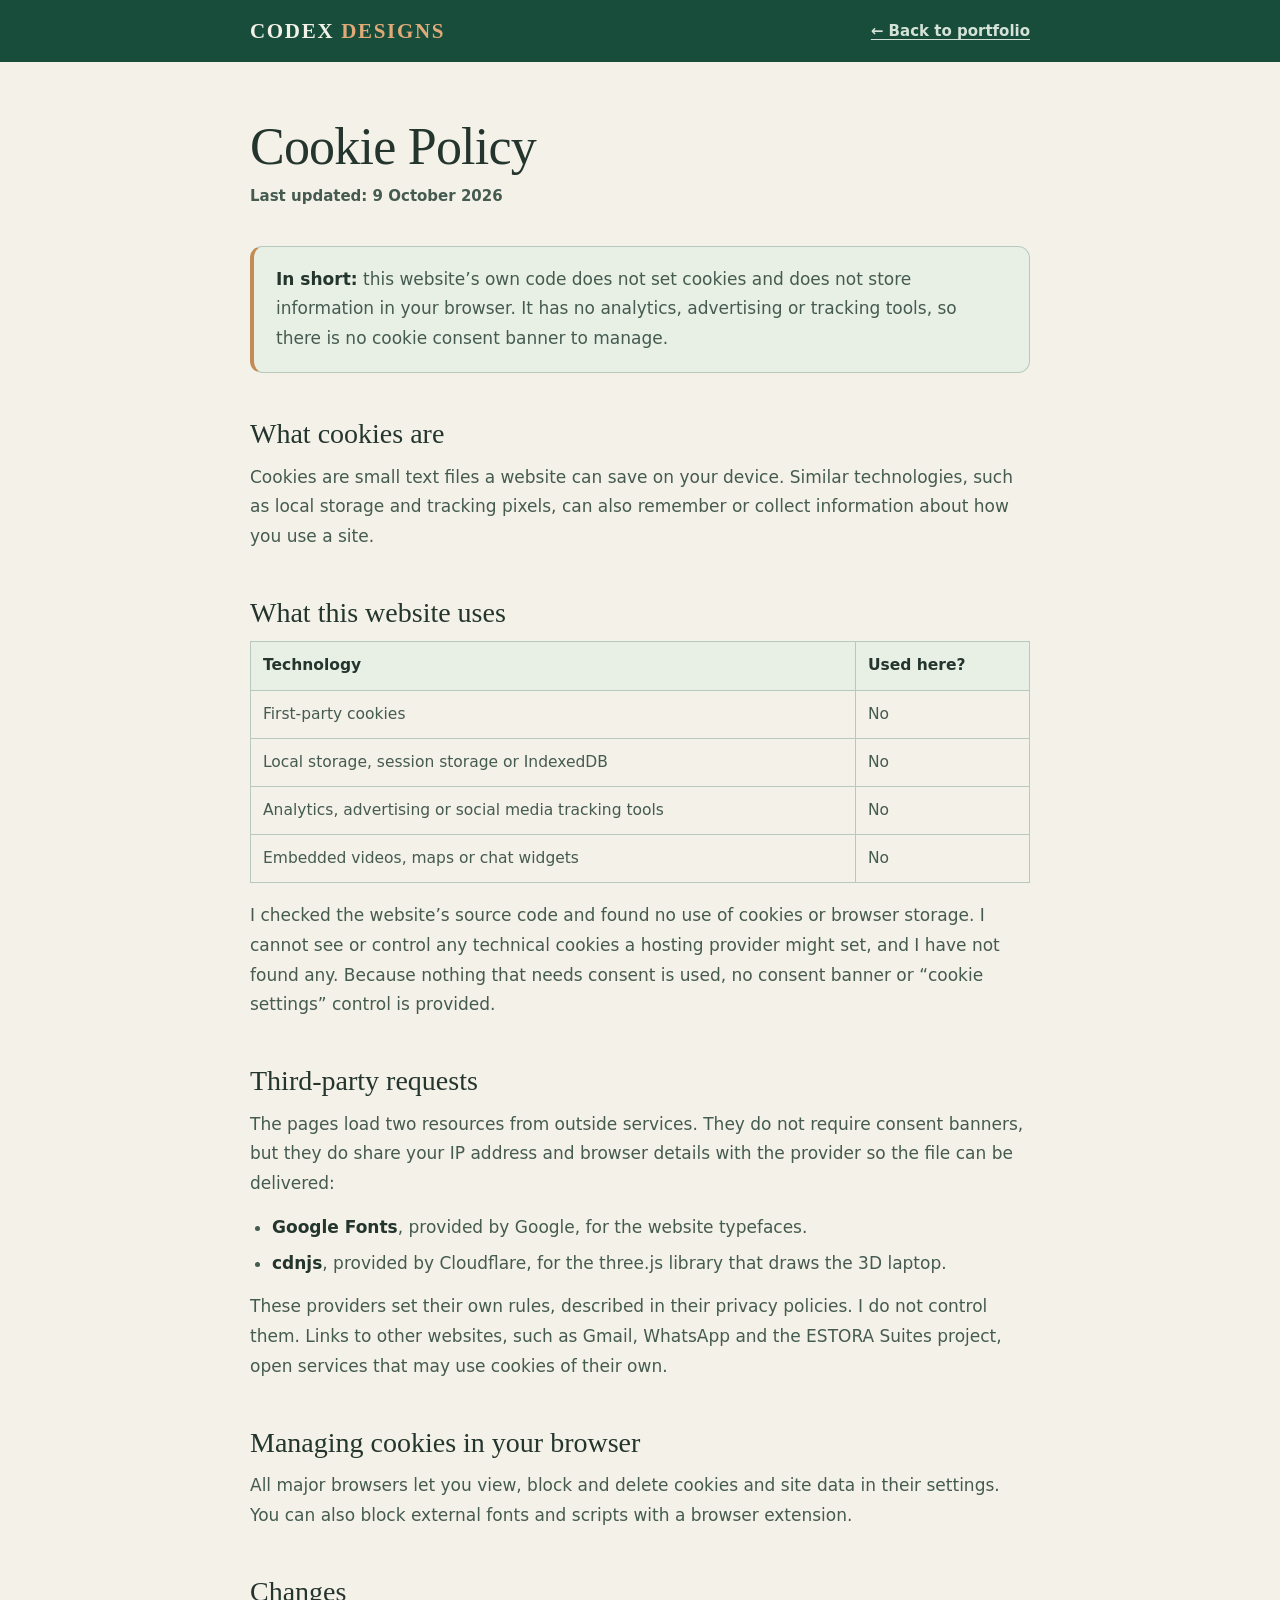
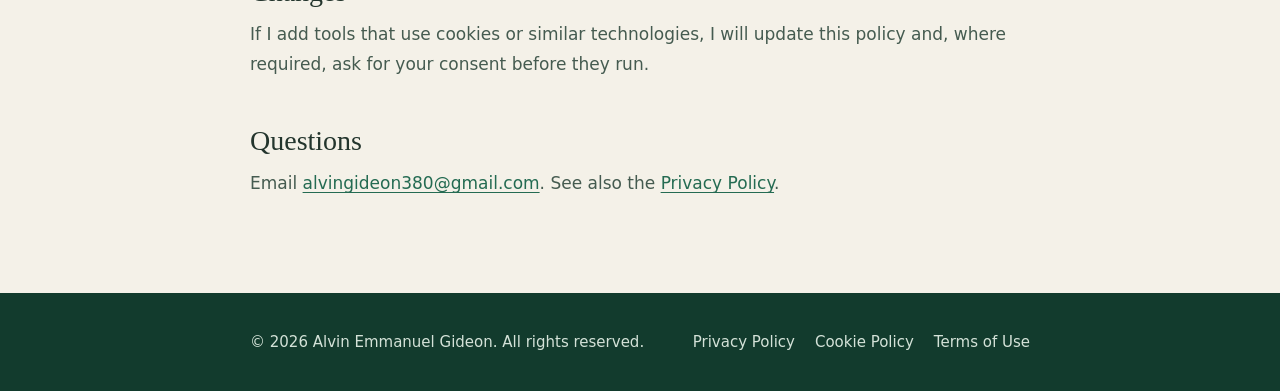
==== cookies.html @ 51400695 "Final audit: strict CSP via external scripts, security headers, legal pages, accessibility fixes - M" ====
<!DOCTYPE html>
<html lang="en">
<head>
<meta charset="utf-8">
<meta http-equiv="Content-Security-Policy" content="default-src 'self'; script-src 'none'; style-src 'self' https://fonts.googleapis.com; font-src https://fonts.gstatic.com; img-src 'self' data:; connect-src 'none'; object-src 'none'; base-uri 'self'; form-action 'self'">
<meta name="referrer" content="strict-origin-when-cross-origin">
<meta name="viewport" content="width=device-width, initial-scale=1">
<title>Cookie Policy | Codex Designs</title>
<meta name="description" content="Which cookies and similar technologies this portfolio website uses.">
<meta name="theme-color" content="#174D3A">
<link rel="icon" href="data:image/svg+xml,%3Csvg xmlns='http://www.w3.org/2000/svg' viewBox='0 0 64 64'%3E%3Crect width='64' height='64' rx='14' fill='%23174D3A'/%3E%3Ctext x='32' y='41' font-size='24' font-family='Georgia,serif' font-weight='700' text-anchor='middle' fill='%23B9D5C5'%3ECD%3C/text%3E%3C/svg%3E">
<link rel="preconnect" href="https://fonts.googleapis.com"><link rel="preconnect" href="https://fonts.gstatic.com" crossorigin>
<link href="https://fonts.googleapis.com/css2?family=Manrope:wght@500;600;700&family=Newsreader:wght@400;600&display=swap" rel="stylesheet">
<link rel="stylesheet" href="legal.css">
</head>
<body>
<a class="skip" href="#main">Skip to content</a>
<header class="top"><div class="wrap"><a class="logo" href="index.html" aria-label="Codex Designs home">CODEX <em>DESIGNS</em></a><a class="back" href="index.html">&larr; Back to portfolio</a></div></header>
<main id="main"><div class="wrap">
<h1>Cookie Policy</h1>
<p class="meta">Last updated: 9 October 2026</p>

<div class="note"><p><strong>In short:</strong> this website&rsquo;s own code does not set cookies and does not store information in your browser. It has no analytics, advertising or tracking tools, so there is no cookie consent banner to manage.</p></div>
<h2>What cookies are</h2>
<p>Cookies are small text files a website can save on your device. Similar technologies, such as local storage and tracking pixels, can also remember or collect information about how you use a site.</p>
<h2>What this website uses</h2>
<table>
<tr><th scope="col">Technology</th><th scope="col">Used here?</th></tr>
<tr><td>First-party cookies</td><td>No</td></tr>
<tr><td>Local storage, session storage or IndexedDB</td><td>No</td></tr>
<tr><td>Analytics, advertising or social media tracking tools</td><td>No</td></tr>
<tr><td>Embedded videos, maps or chat widgets</td><td>No</td></tr>
</table>
<p>I checked the website&rsquo;s source code and found no use of cookies or browser storage. I cannot see or control any technical cookies a hosting provider might set, and I have not found any. Because nothing that needs consent is used, no consent banner or &ldquo;cookie settings&rdquo; control is provided.</p>
<h2>Third-party requests</h2>
<p>The pages load two resources from outside services. They do not require consent banners, but they do share your IP address and browser details with the provider so the file can be delivered:</p>
<ul>
<li><strong>Google Fonts</strong>, provided by Google, for the website typefaces.</li>
<li><strong>cdnjs</strong>, provided by Cloudflare, for the three.js library that draws the 3D laptop.</li>
</ul>
<p>These providers set their own rules, described in their privacy policies. I do not control them. Links to other websites, such as Gmail, WhatsApp and the ESTORA Suites project, open services that may use cookies of their own.</p>
<h2>Managing cookies in your browser</h2>
<p>All major browsers let you view, block and delete cookies and site data in their settings. You can also block external fonts and scripts with a browser extension.</p>
<h2>Changes</h2>
<p>If I add tools that use cookies or similar technologies, I will update this policy and, where required, ask for your consent before they run.</p>
<h2>Questions</h2>
<p>Email <a href="mailto:alvingideon380@gmail.com">alvingideon380@gmail.com</a>. See also the <a href="privacy.html">Privacy Policy</a>.</p>

</div></main>
<footer><div class="wrap"><span>&copy; 2026 Alvin Emmanuel Gideon. All rights reserved.</span><nav aria-label="Legal"><a href="privacy.html">Privacy Policy</a><a href="cookies.html">Cookie Policy</a><a href="terms.html">Terms of Use</a></nav></div></footer>
</body>
</html>
---- legal.css ----
:root{--bg:#F4F1E8;--bg2:#E8EFE5;--tx:#23352D;--mu:#455B50;--ac:#174D3A;--ac2:#246B52;--ln:#B7C9BC;--cu:#C38B55;--sf:'Newsreader',Georgia,'Times New Roman',serif;--ss:Manrope,system-ui,-apple-system,'Segoe UI',sans-serif}
*,*::before,*::after{box-sizing:border-box}
html{background:#174D3A}
body{margin:0;background:var(--bg);color:var(--tx);font:500 17px/1.75 var(--ss);-webkit-font-smoothing:antialiased}
a{color:var(--ac2);text-decoration:underline;text-underline-offset:3px}a:hover{color:var(--ac)}
:focus-visible{outline:2px solid var(--ac2);outline-offset:3px;border-radius:4px}
.skip{position:fixed;left:16px;top:-80px;z-index:20;padding:12px 18px;border-radius:10px;background:#F4F1E8;color:#174D3A;font-weight:700;transition:top .2s}.skip:focus{top:12px}
header.top{background:#174D3A;color:#F4F1E8;padding:18px 0}
.wrap{width:min(780px,100% - 40px);margin:0 auto}
header.top .wrap{display:flex;justify-content:space-between;align-items:center;gap:16px;flex-wrap:wrap}
.logo{font:600 21px var(--sf);letter-spacing:.08em;color:#F4F1E8;text-decoration:none;white-space:nowrap}.logo em{color:#E0AA78;font-style:normal}
header.top a.back{color:#D4E2D8;font-weight:600;font-size:15px}header.top a.back:hover{color:#F4F1E8}
main{padding:56px 0 80px}
h1{font:400 clamp(36px,6vw,52px)/1.1 var(--sf);margin:0 0 8px;letter-spacing:-.015em}
.meta{color:var(--mu);font-weight:600;font-size:15px;margin:0 0 36px}
h2{font:400 28px/1.2 var(--sf);margin:44px 0 12px}
p,li{color:var(--mu)}p{margin:0 0 14px}ul{padding-left:22px;margin:0 0 14px}li{margin-bottom:6px}
strong{color:var(--tx)}
.note{padding:18px 22px;border:1px solid var(--ln);border-left:4px solid var(--cu);border-radius:12px;background:var(--bg2);margin:0 0 28px}.note p{margin:0}
table{width:100%;border-collapse:collapse;margin:0 0 18px;font-size:15.5px}th,td{text-align:left;vertical-align:top;padding:10px 12px;border:1px solid var(--ln);color:var(--mu)}th{background:var(--bg2);color:var(--tx);font-weight:700}
footer{background:#123B2D;color:#D4E2D8;padding:36px 0;font-size:15px;font-weight:500}
footer .wrap{display:flex;flex-wrap:wrap;gap:8px 24px;justify-content:space-between}
footer a{color:#D4E2D8;text-decoration:none}footer a:hover{color:#F4F1E8;text-decoration:underline}
footer nav{display:flex;gap:20px;flex-wrap:wrap}
@media(max-width:600px){body{font-size:16px}main{padding:40px 0 60px}table,th,td{font-size:14.5px}th,td{padding:8px}}
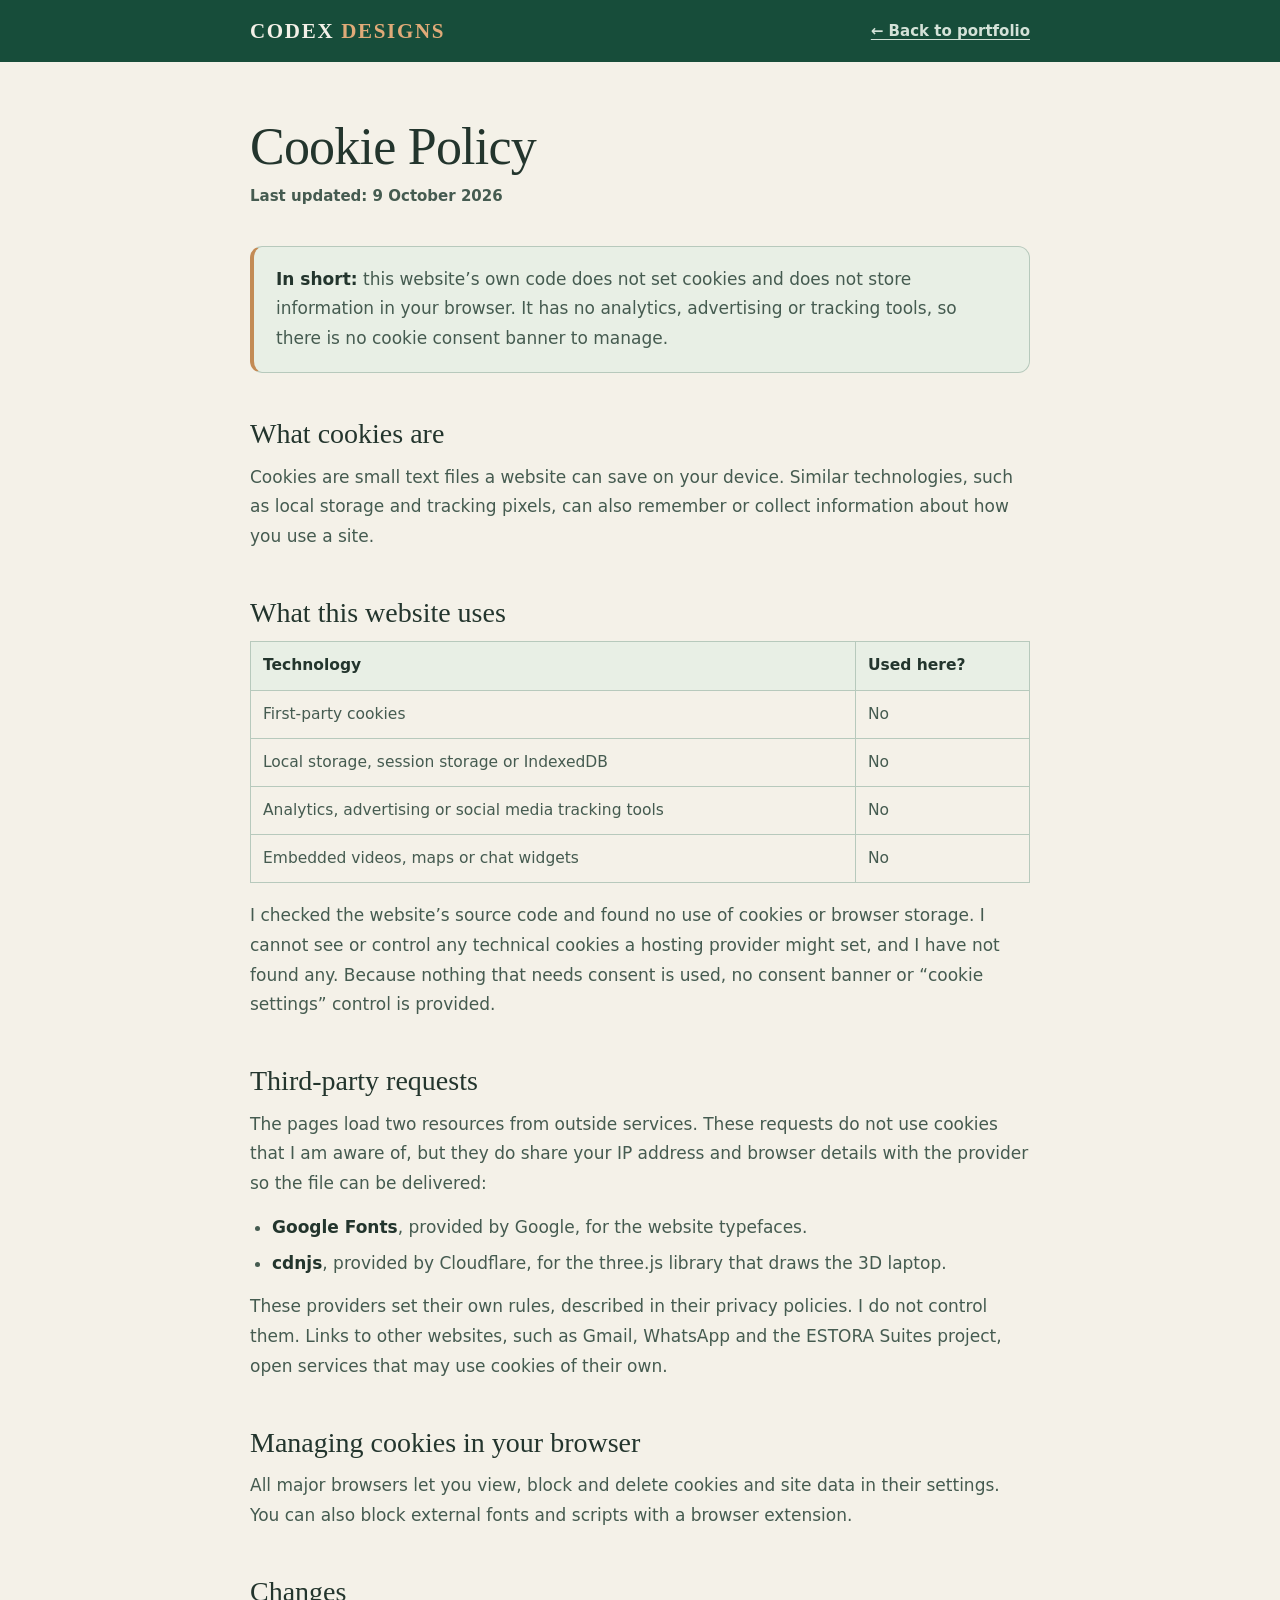
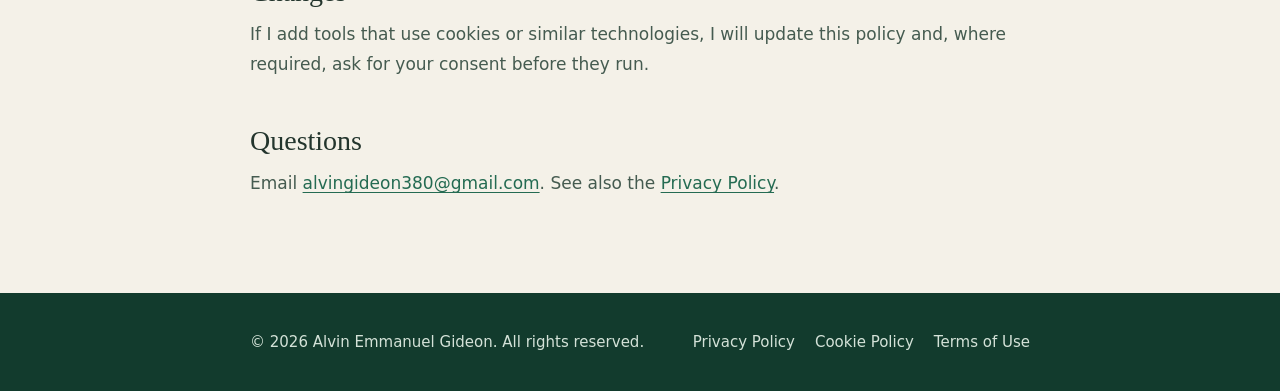
==== commit 608829df: "Audit follow-up: remove unverified claims from legal pages - Terms: stop asserting ESTORA details ar" ====
--- a/cookies.html
+++ b/cookies.html
@@ -33,7 +33,7 @@
 </table>
 <p>I checked the website&rsquo;s source code and found no use of cookies or browser storage. I cannot see or control any technical cookies a hosting provider might set, and I have not found any. Because nothing that needs consent is used, no consent banner or &ldquo;cookie settings&rdquo; control is provided.</p>
 <h2>Third-party requests</h2>
-<p>The pages load two resources from outside services. They do not require consent banners, but they do share your IP address and browser details with the provider so the file can be delivered:</p>
+<p>The pages load two resources from outside services. These requests do not use cookies that I am aware of, but they do share your IP address and browser details with the provider so the file can be delivered:</p>
 <ul>
 <li><strong>Google Fonts</strong>, provided by Google, for the website typefaces.</li>
 <li><strong>cdnjs</strong>, provided by Cloudflare, for the three.js library that draws the 3D laptop.</li>
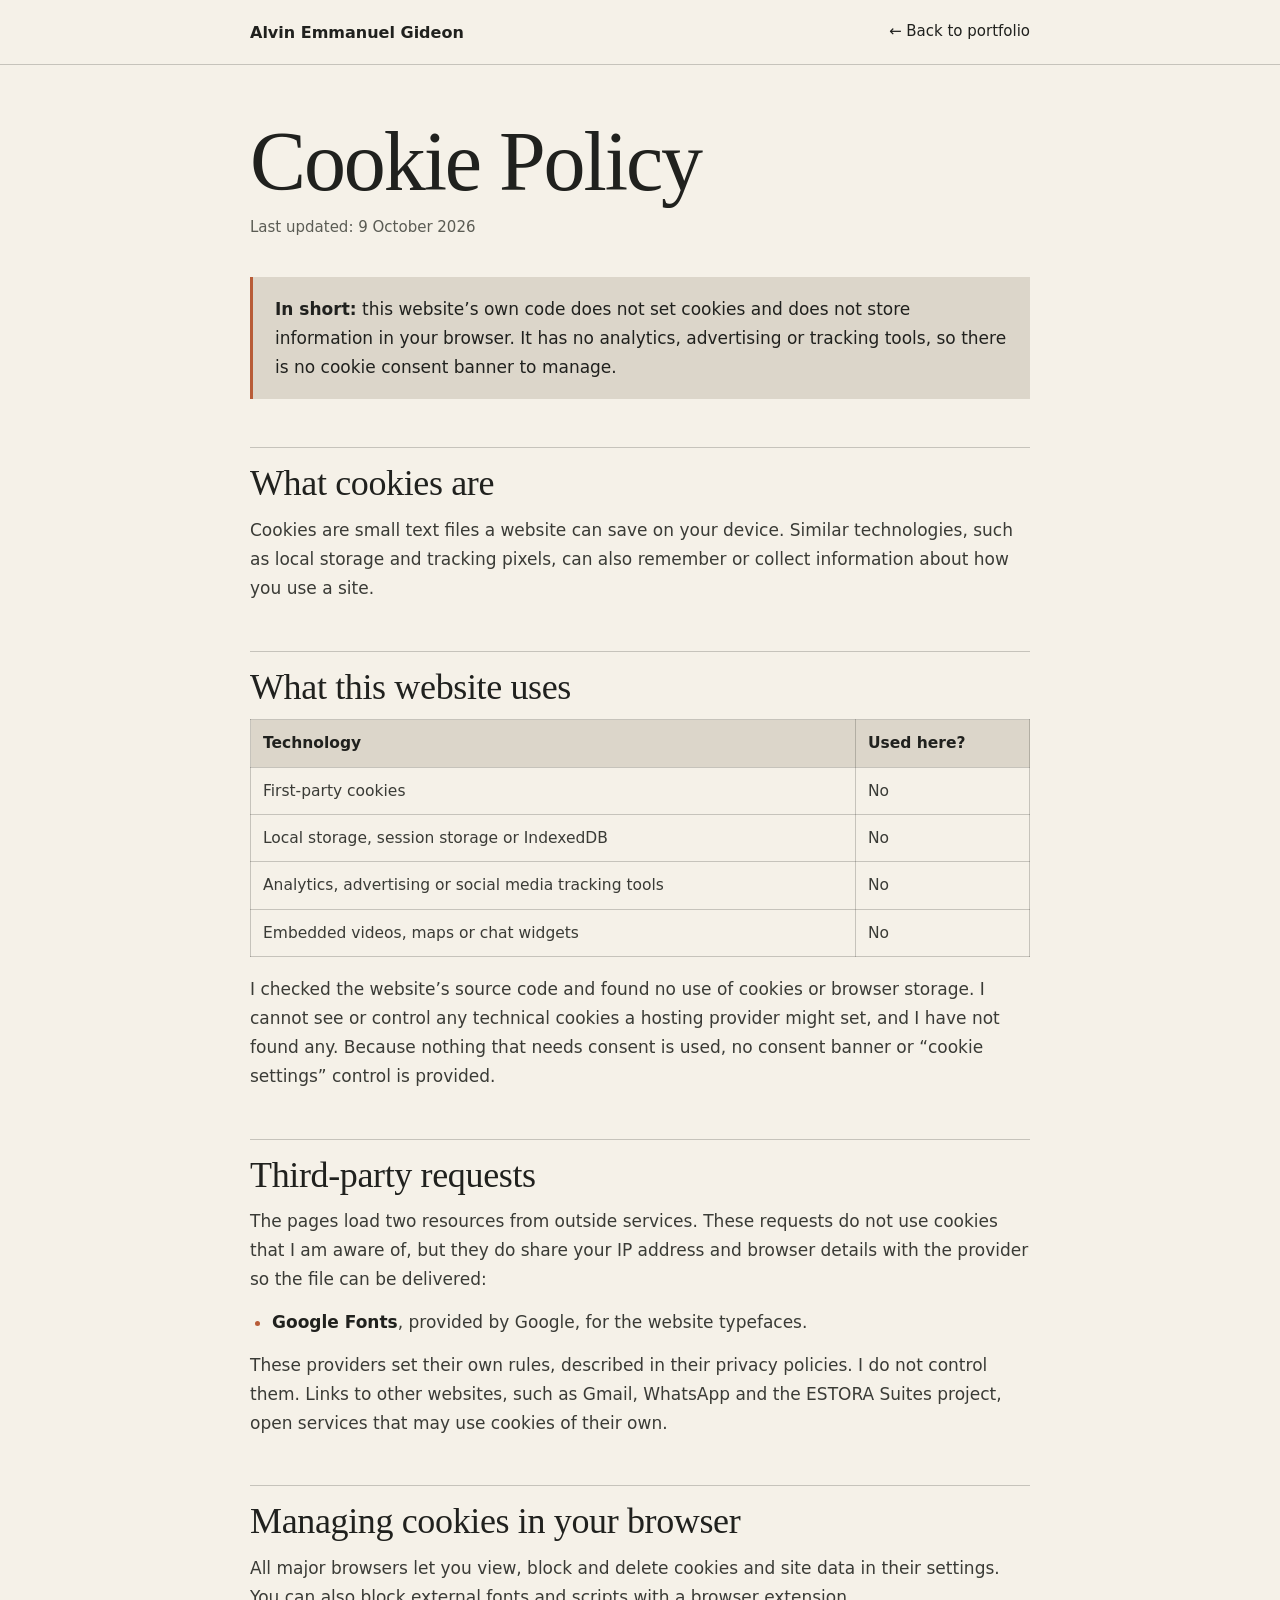
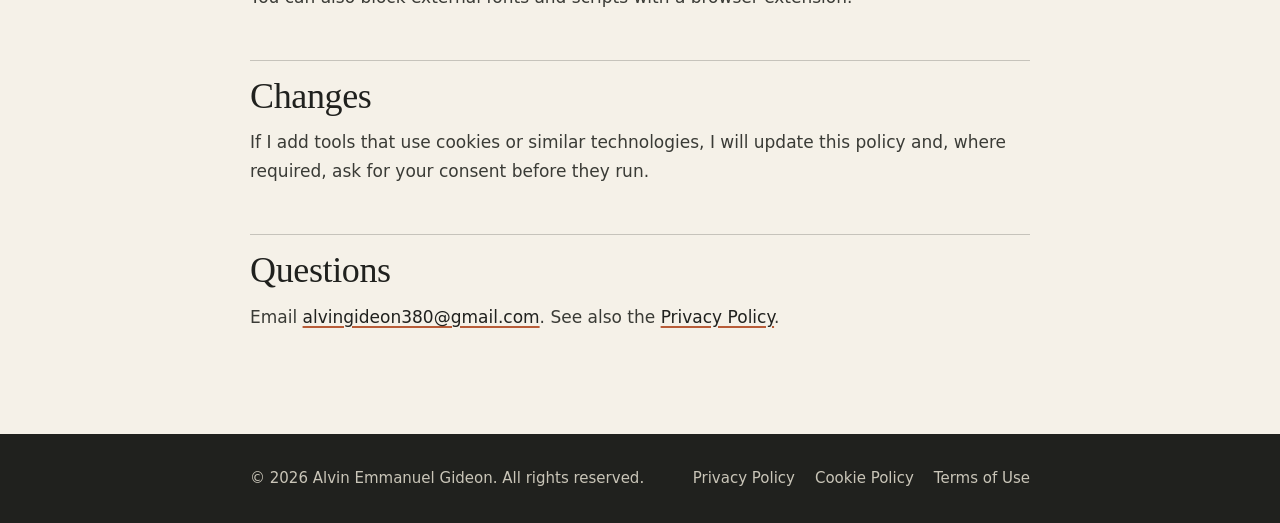
==== commit b72ff115: "Redesign portfolio as an editorial layout New type-led homepage, css/style.css, trimmed js/site.js; " ====
--- a/cookies.html
+++ b/cookies.html
@@ -5,17 +5,17 @@
 <meta http-equiv="Content-Security-Policy" content="default-src 'self'; script-src 'none'; style-src 'self' https://fonts.googleapis.com; font-src https://fonts.gstatic.com; img-src 'self' data:; connect-src 'none'; object-src 'none'; base-uri 'self'; form-action 'self'">
 <meta name="referrer" content="strict-origin-when-cross-origin">
 <meta name="viewport" content="width=device-width, initial-scale=1">
-<title>Cookie Policy | Codex Designs</title>
+<title>Cookie Policy | Alvin Emmanuel Gideon</title>
 <meta name="description" content="Which cookies and similar technologies this portfolio website uses.">
 <meta name="theme-color" content="#174D3A">
-<link rel="icon" href="data:image/svg+xml,%3Csvg xmlns='http://www.w3.org/2000/svg' viewBox='0 0 64 64'%3E%3Crect width='64' height='64' rx='14' fill='%23174D3A'/%3E%3Ctext x='32' y='41' font-size='24' font-family='Georgia,serif' font-weight='700' text-anchor='middle' fill='%23B9D5C5'%3ECD%3C/text%3E%3C/svg%3E">
+<link rel="icon" href="data:image/svg+xml,%3Csvg xmlns='http://www.w3.org/2000/svg' viewBox='0 0 64 64'%3E%3Crect width='64' height='64' fill='%2320211E'/%3E%3Ctext x='32' y='41' font-size='24' font-family='Georgia,serif' text-anchor='middle' fill='%23F5F1E8'%3EAG%3C/text%3E%3C/svg%3E">
 <link rel="preconnect" href="https://fonts.googleapis.com"><link rel="preconnect" href="https://fonts.gstatic.com" crossorigin>
-<link href="https://fonts.googleapis.com/css2?family=Manrope:wght@500;600;700&family=Newsreader:wght@400;600&display=swap" rel="stylesheet">
+<link href="https://fonts.googleapis.com/css2?family=Instrument+Sans:wght@400;500;600&family=Instrument+Serif:ital@0;1&display=swap" rel="stylesheet">
 <link rel="stylesheet" href="legal.css">
 </head>
 <body>
 <a class="skip" href="#main">Skip to content</a>
-<header class="top"><div class="wrap"><a class="logo" href="index.html" aria-label="Codex Designs home">CODEX <em>DESIGNS</em></a><a class="back" href="index.html">&larr; Back to portfolio</a></div></header>
+<header class="top"><div class="wrap"><a class="logo" href="index.html" aria-label="Alvin Emmanuel Gideon, home">Alvin Emmanuel Gideon</a><a class="back" href="index.html">&larr; Back to portfolio</a></div></header>
 <main id="main"><div class="wrap">
 <h1>Cookie Policy</h1>
 <p class="meta">Last updated: 9 October 2026</p>
@@ -36,7 +36,6 @@
 <p>The pages load two resources from outside services. These requests do not use cookies that I am aware of, but they do share your IP address and browser details with the provider so the file can be delivered:</p>
 <ul>
 <li><strong>Google Fonts</strong>, provided by Google, for the website typefaces.</li>
-<li><strong>cdnjs</strong>, provided by Cloudflare, for the three.js library that draws the 3D laptop.</li>
 </ul>
 <p>These providers set their own rules, described in their privacy policies. I do not control them. Links to other websites, such as Gmail, WhatsApp and the ESTORA Suites project, open services that may use cookies of their own.</p>
 <h2>Managing cookies in your browser</h2>
--- a/legal.css
+++ b/legal.css
@@ -1,25 +1,25 @@
-:root{--bg:#F4F1E8;--bg2:#E8EFE5;--tx:#23352D;--mu:#455B50;--ac:#174D3A;--ac2:#246B52;--ln:#B7C9BC;--cu:#C38B55;--sf:'Newsreader',Georgia,'Times New Roman',serif;--ss:Manrope,system-ui,-apple-system,'Segoe UI',sans-serif}
+:root{--paper:#F5F1E8;--ink:#20211E;--clay:#B85C38;--stone:#DCD6CA;--muted:#5B5C54;--rule:rgba(32,33,30,.22);--serif:'Instrument Serif','Iowan Old Style',Georgia,serif;--sans:'Instrument Sans',system-ui,-apple-system,'Segoe UI',sans-serif}
 *,*::before,*::after{box-sizing:border-box}
-html{background:#174D3A}
-body{margin:0;background:var(--bg);color:var(--tx);font:500 17px/1.75 var(--ss);-webkit-font-smoothing:antialiased}
-a{color:var(--ac2);text-decoration:underline;text-underline-offset:3px}a:hover{color:var(--ac)}
-:focus-visible{outline:2px solid var(--ac2);outline-offset:3px;border-radius:4px}
-.skip{position:fixed;left:16px;top:-80px;z-index:20;padding:12px 18px;border-radius:10px;background:#F4F1E8;color:#174D3A;font-weight:700;transition:top .2s}.skip:focus{top:12px}
-header.top{background:#174D3A;color:#F4F1E8;padding:18px 0}
+html{background:var(--paper)}
+body{margin:0;background:var(--paper);color:var(--ink);font:400 17px/1.7 var(--sans);-webkit-font-smoothing:antialiased}
+a{color:var(--ink);text-decoration:underline;text-decoration-color:var(--clay);text-decoration-thickness:2px;text-underline-offset:3px}a:hover{color:var(--clay)}
+:focus-visible{outline:2px solid var(--clay);outline-offset:3px}
+.skip{position:fixed;left:16px;top:-80px;z-index:20;padding:12px 18px;background:var(--ink);color:var(--paper);font-weight:600;text-decoration:none}.skip:focus{top:12px}
+header.top{border-bottom:1px solid var(--rule);padding:0}
 .wrap{width:min(780px,100% - 40px);margin:0 auto}
-header.top .wrap{display:flex;justify-content:space-between;align-items:center;gap:16px;flex-wrap:wrap}
-.logo{font:600 21px var(--sf);letter-spacing:.08em;color:#F4F1E8;text-decoration:none;white-space:nowrap}.logo em{color:#E0AA78;font-style:normal}
-header.top a.back{color:#D4E2D8;font-weight:600;font-size:15px}header.top a.back:hover{color:#F4F1E8}
-main{padding:56px 0 80px}
-h1{font:400 clamp(36px,6vw,52px)/1.1 var(--sf);margin:0 0 8px;letter-spacing:-.015em}
-.meta{color:var(--mu);font-weight:600;font-size:15px;margin:0 0 36px}
-h2{font:400 28px/1.2 var(--sf);margin:44px 0 12px}
-p,li{color:var(--mu)}p{margin:0 0 14px}ul{padding-left:22px;margin:0 0 14px}li{margin-bottom:6px}
-strong{color:var(--tx)}
-.note{padding:18px 22px;border:1px solid var(--ln);border-left:4px solid var(--cu);border-radius:12px;background:var(--bg2);margin:0 0 28px}.note p{margin:0}
-table{width:100%;border-collapse:collapse;margin:0 0 18px;font-size:15.5px}th,td{text-align:left;vertical-align:top;padding:10px 12px;border:1px solid var(--ln);color:var(--mu)}th{background:var(--bg2);color:var(--tx);font-weight:700}
-footer{background:#123B2D;color:#D4E2D8;padding:36px 0;font-size:15px;font-weight:500}
+header.top .wrap{display:flex;justify-content:space-between;align-items:center;gap:16px;flex-wrap:wrap;min-height:64px}
+.logo{font:600 16px var(--sans);color:var(--ink);text-decoration:none;white-space:nowrap}
+header.top a.back{font-size:15px;text-decoration:none;border-bottom:1px solid transparent}header.top a.back:hover{border-bottom-color:var(--ink);color:var(--ink)}
+main{padding:56px 0 88px}
+h1{font:400 clamp(44px,8vw,84px)/.98 var(--serif);margin:0 0 12px;letter-spacing:-.025em}
+.meta{color:var(--muted);font-size:15px;margin:0 0 36px}
+h2{font:400 clamp(28px,3.4vw,36px)/1.1 var(--serif);margin:48px 0 12px;padding-top:16px;border-top:1px solid var(--rule);letter-spacing:-.01em}
+p,li{color:#3A3B36}p{margin:0 0 14px}ul{padding-left:22px;margin:0 0 14px}li{margin-bottom:6px}li::marker{color:var(--clay)}
+strong{color:var(--ink);font-weight:600}
+.note{padding:18px 22px;border-left:3px solid var(--clay);background:var(--stone);margin:0 0 28px}.note p{margin:0;color:var(--ink)}
+table{width:100%;border-collapse:collapse;margin:0 0 18px;font-size:15.5px}th,td{text-align:left;vertical-align:top;padding:10px 12px;border:1px solid var(--rule);color:#3A3B36}th{background:var(--stone);color:var(--ink);font-weight:600}
+footer{background:var(--ink);color:#C9C5B8;padding:32px 0;font-size:15px}
 footer .wrap{display:flex;flex-wrap:wrap;gap:8px 24px;justify-content:space-between}
-footer a{color:#D4E2D8;text-decoration:none}footer a:hover{color:#F4F1E8;text-decoration:underline}
+footer a{color:#C9C5B8;text-decoration:none}footer a:hover{color:#fff;text-decoration:underline}
 footer nav{display:flex;gap:20px;flex-wrap:wrap}
 @media(max-width:600px){body{font-size:16px}main{padding:40px 0 60px}table,th,td{font-size:14.5px}th,td{padding:8px}}
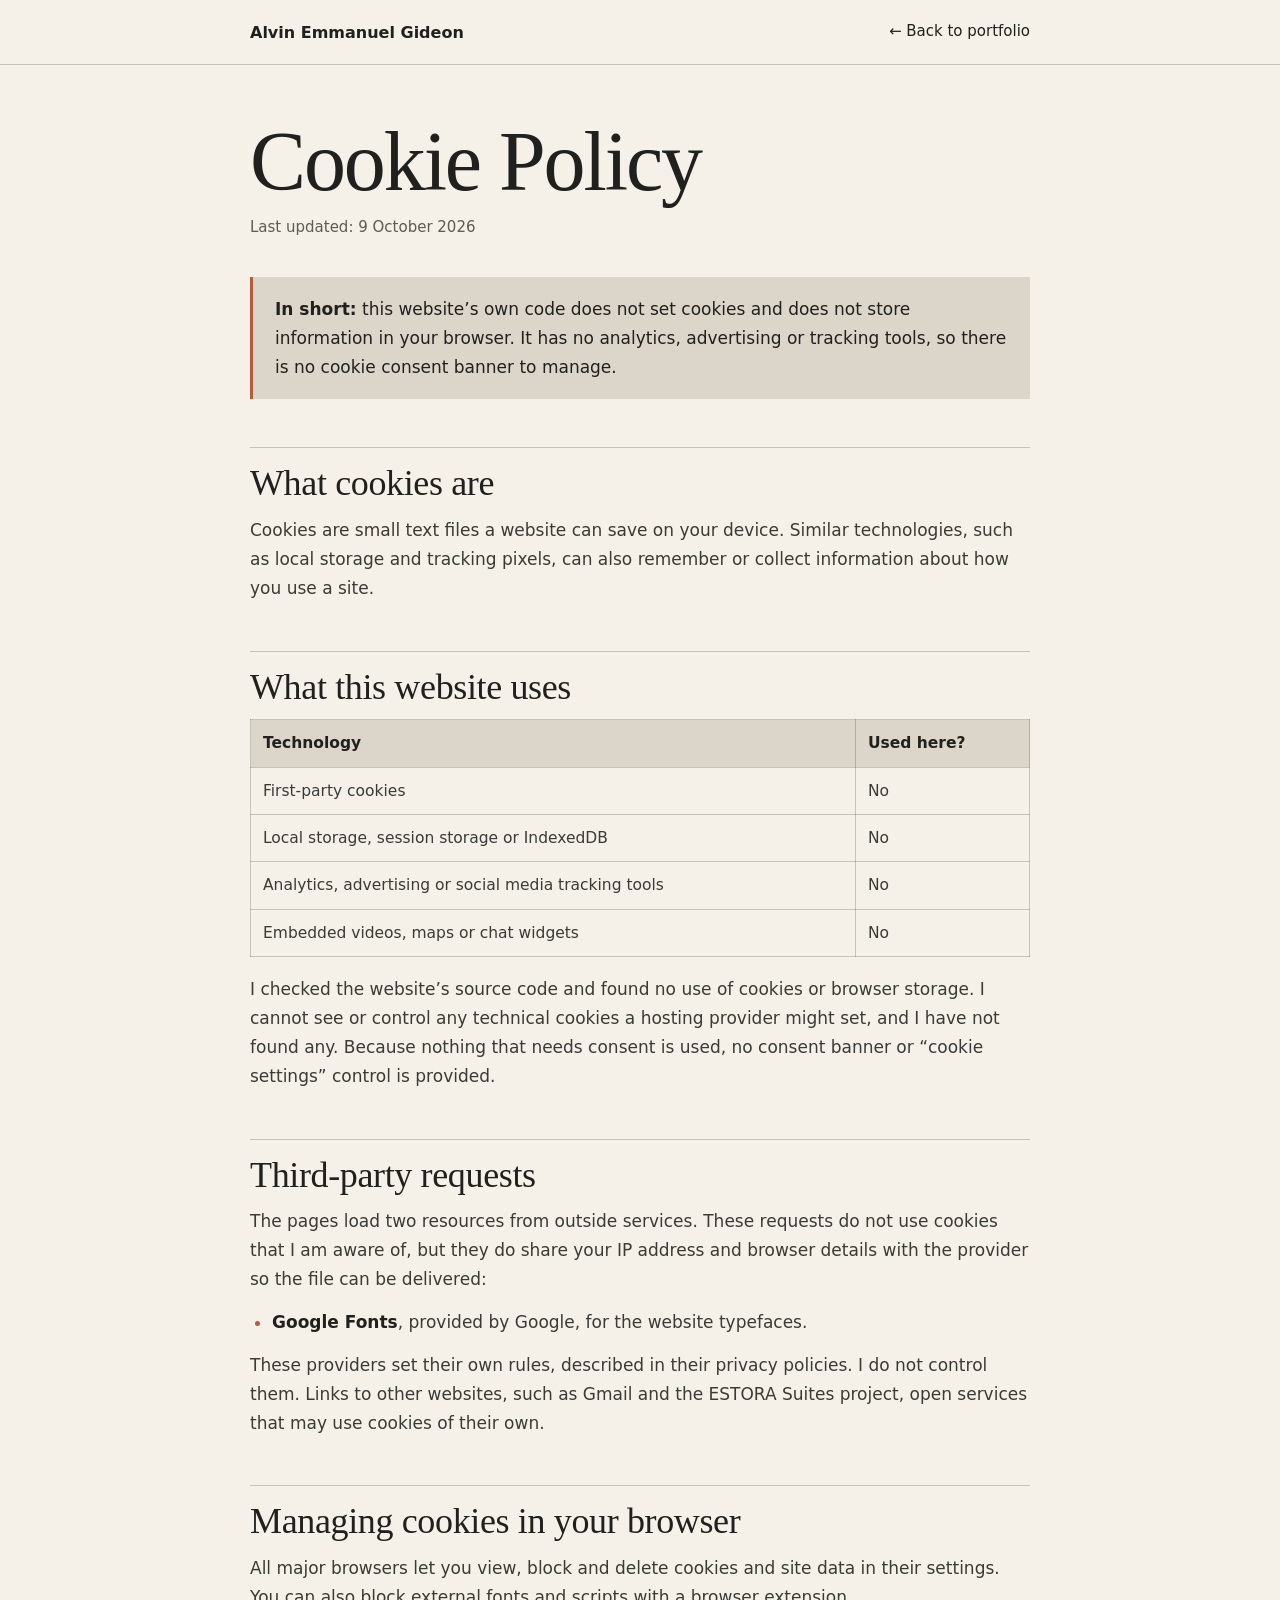
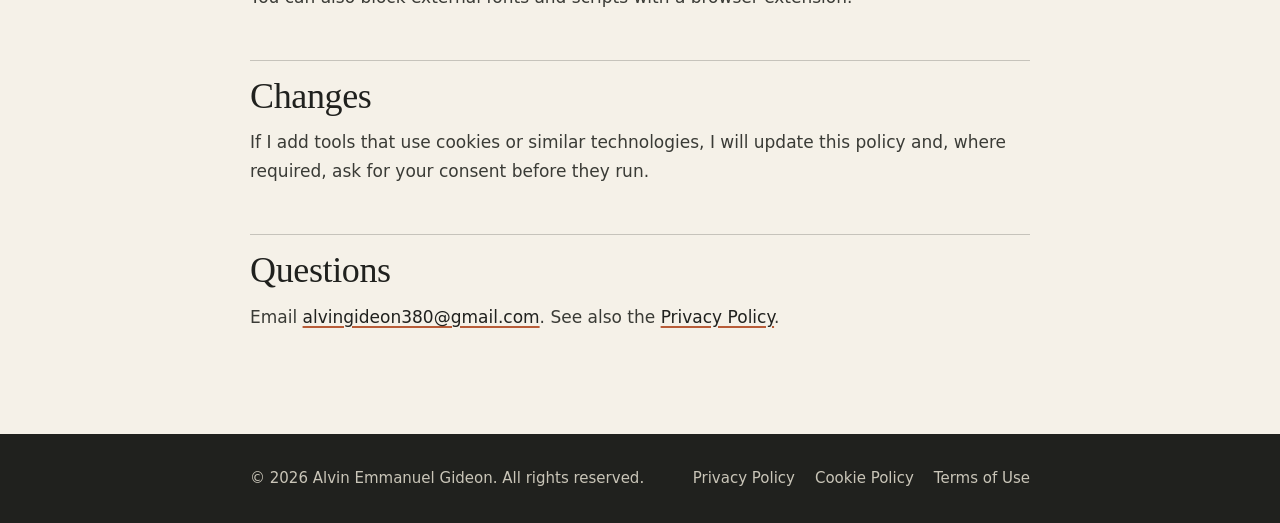
==== commit 27c23406: "Remove WhatsApp; contact CTA opens Gmail compose "Start a conversation" and the email link now open " ====
--- a/cookies.html
+++ b/cookies.html
@@ -37,7 +37,7 @@
 <ul>
 <li><strong>Google Fonts</strong>, provided by Google, for the website typefaces.</li>
 </ul>
-<p>These providers set their own rules, described in their privacy policies. I do not control them. Links to other websites, such as Gmail, WhatsApp and the ESTORA Suites project, open services that may use cookies of their own.</p>
+<p>These providers set their own rules, described in their privacy policies. I do not control them. Links to other websites, such as Gmail and the ESTORA Suites project, open services that may use cookies of their own.</p>
 <h2>Managing cookies in your browser</h2>
 <p>All major browsers let you view, block and delete cookies and site data in their settings. You can also block external fonts and scripts with a browser extension.</p>
 <h2>Changes</h2>
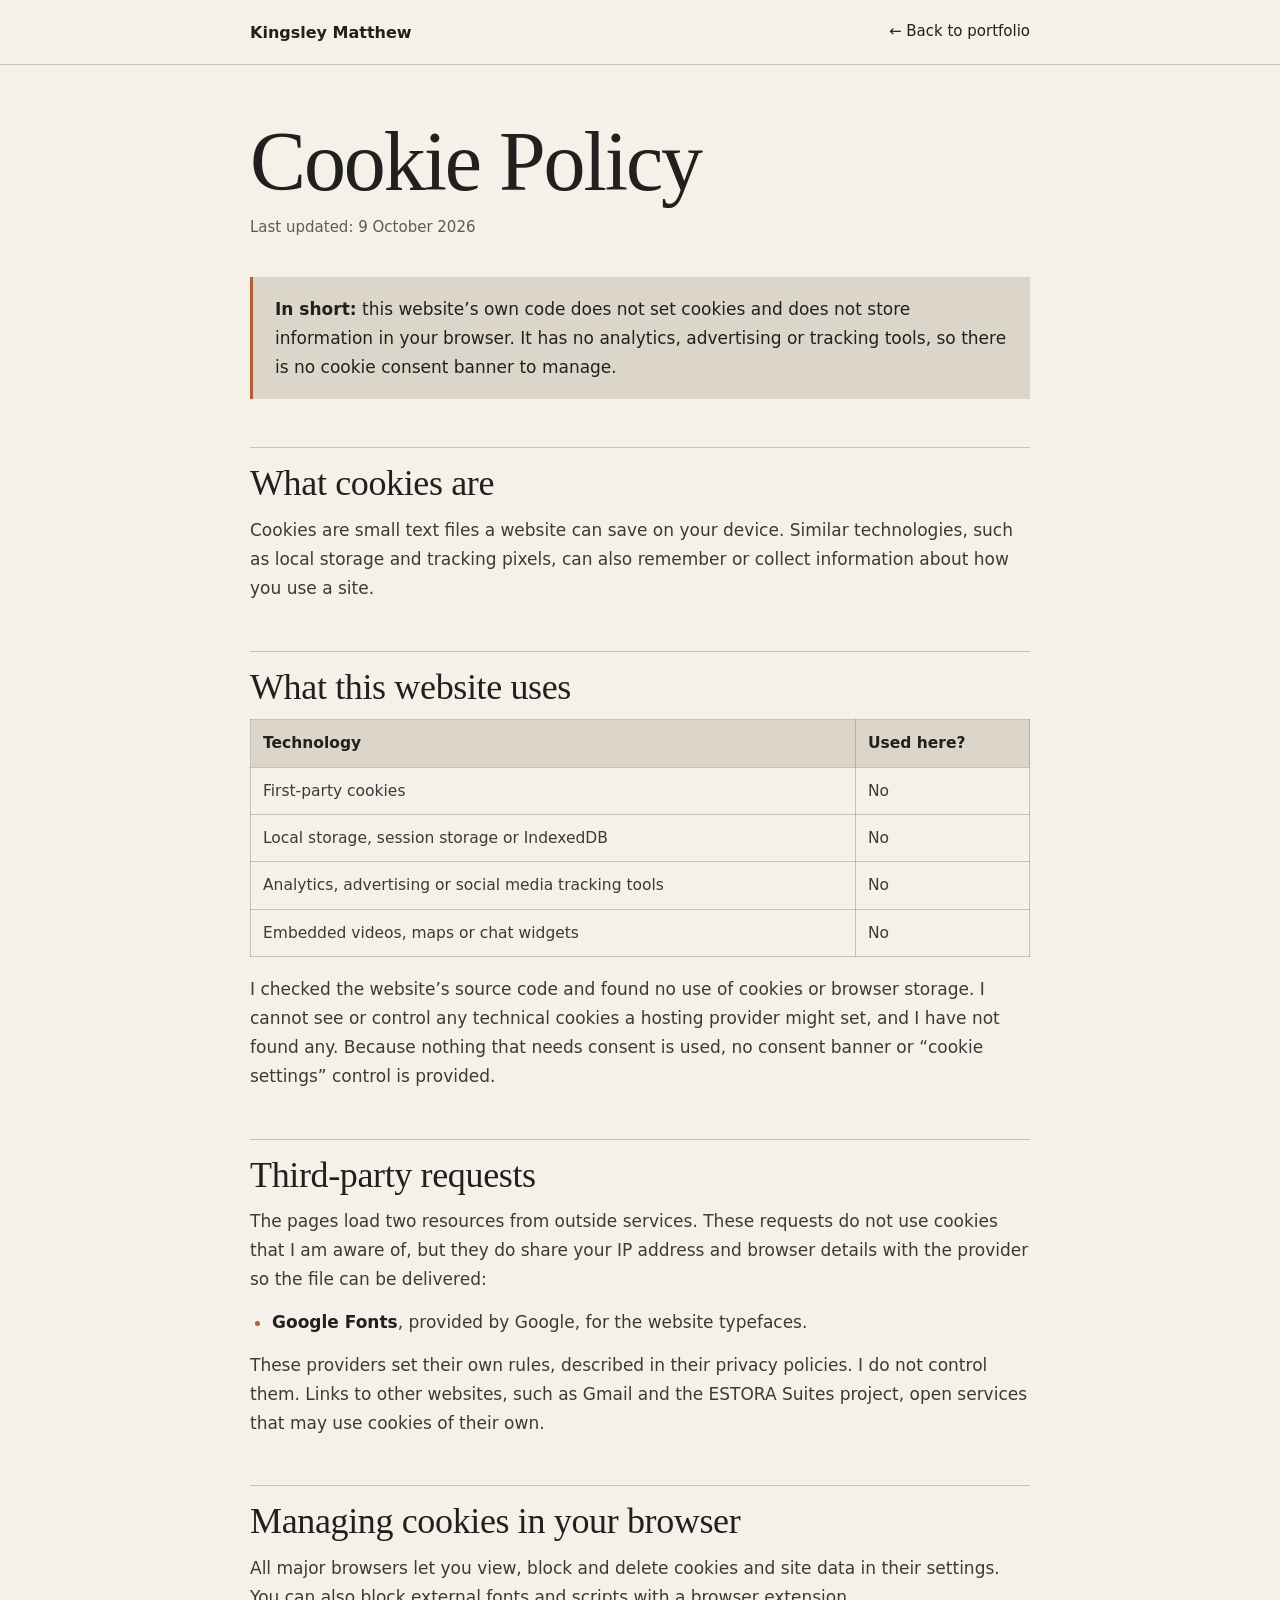
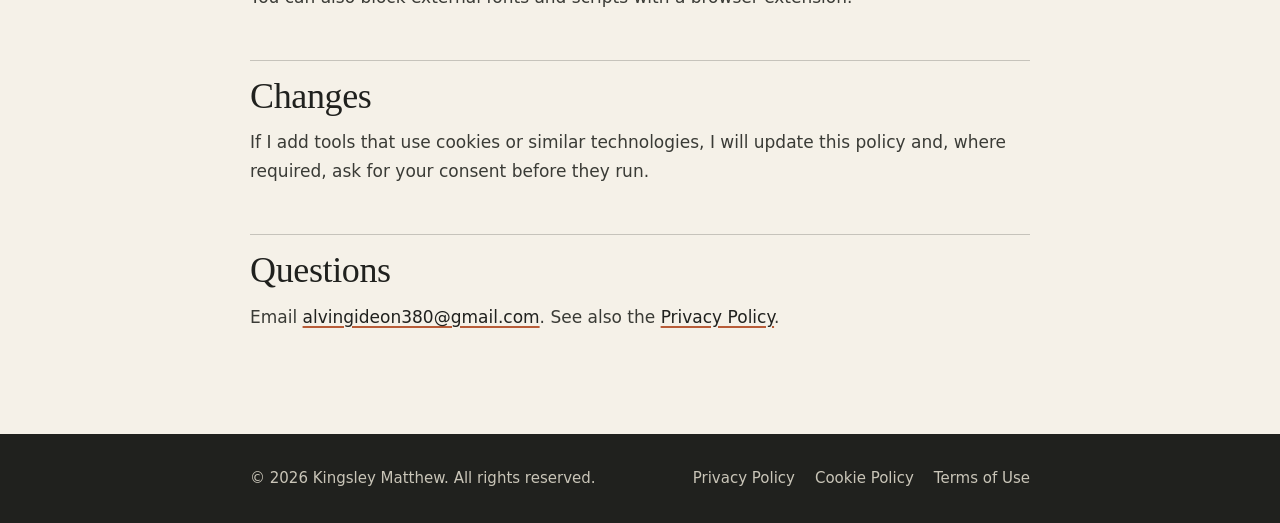
==== commit 2b7b1f85: "Change portfolio name from Alvin Emmanuel Gideon to Kingsley Matthew Co-Authored-By: Claude Sonnet 5" ====
--- a/cookies.html
+++ b/cookies.html
@@ -5,7 +5,7 @@
 <meta http-equiv="Content-Security-Policy" content="default-src 'self'; script-src 'none'; style-src 'self' https://fonts.googleapis.com; font-src https://fonts.gstatic.com; img-src 'self' data:; connect-src 'none'; object-src 'none'; base-uri 'self'; form-action 'self'">
 <meta name="referrer" content="strict-origin-when-cross-origin">
 <meta name="viewport" content="width=device-width, initial-scale=1">
-<title>Cookie Policy | Alvin Emmanuel Gideon</title>
+<title>Cookie Policy | Kingsley Matthew</title>
 <meta name="description" content="Which cookies and similar technologies this portfolio website uses.">
 <meta name="theme-color" content="#174D3A">
 <link rel="icon" href="data:image/svg+xml,%3Csvg xmlns='http://www.w3.org/2000/svg' viewBox='0 0 64 64'%3E%3Crect width='64' height='64' fill='%2320211E'/%3E%3Ctext x='32' y='41' font-size='24' font-family='Georgia,serif' text-anchor='middle' fill='%23F5F1E8'%3EAG%3C/text%3E%3C/svg%3E">
@@ -15,7 +15,7 @@
 </head>
 <body>
 <a class="skip" href="#main">Skip to content</a>
-<header class="top"><div class="wrap"><a class="logo" href="index.html" aria-label="Alvin Emmanuel Gideon, home">Alvin Emmanuel Gideon</a><a class="back" href="index.html">&larr; Back to portfolio</a></div></header>
+<header class="top"><div class="wrap"><a class="logo" href="index.html" aria-label="Kingsley Matthew, home">Kingsley Matthew</a><a class="back" href="index.html">&larr; Back to portfolio</a></div></header>
 <main id="main"><div class="wrap">
 <h1>Cookie Policy</h1>
 <p class="meta">Last updated: 9 October 2026</p>
@@ -46,6 +46,6 @@
 <p>Email <a href="mailto:alvingideon380@gmail.com">alvingideon380@gmail.com</a>. See also the <a href="privacy.html">Privacy Policy</a>.</p>
 
 </div></main>
-<footer><div class="wrap"><span>&copy; 2026 Alvin Emmanuel Gideon. All rights reserved.</span><nav aria-label="Legal"><a href="privacy.html">Privacy Policy</a><a href="cookies.html">Cookie Policy</a><a href="terms.html">Terms of Use</a></nav></div></footer>
+<footer><div class="wrap"><span>&copy; 2026 Kingsley Matthew. All rights reserved.</span><nav aria-label="Legal"><a href="privacy.html">Privacy Policy</a><a href="cookies.html">Cookie Policy</a><a href="terms.html">Terms of Use</a></nav></div></footer>
 </body>
 </html>
